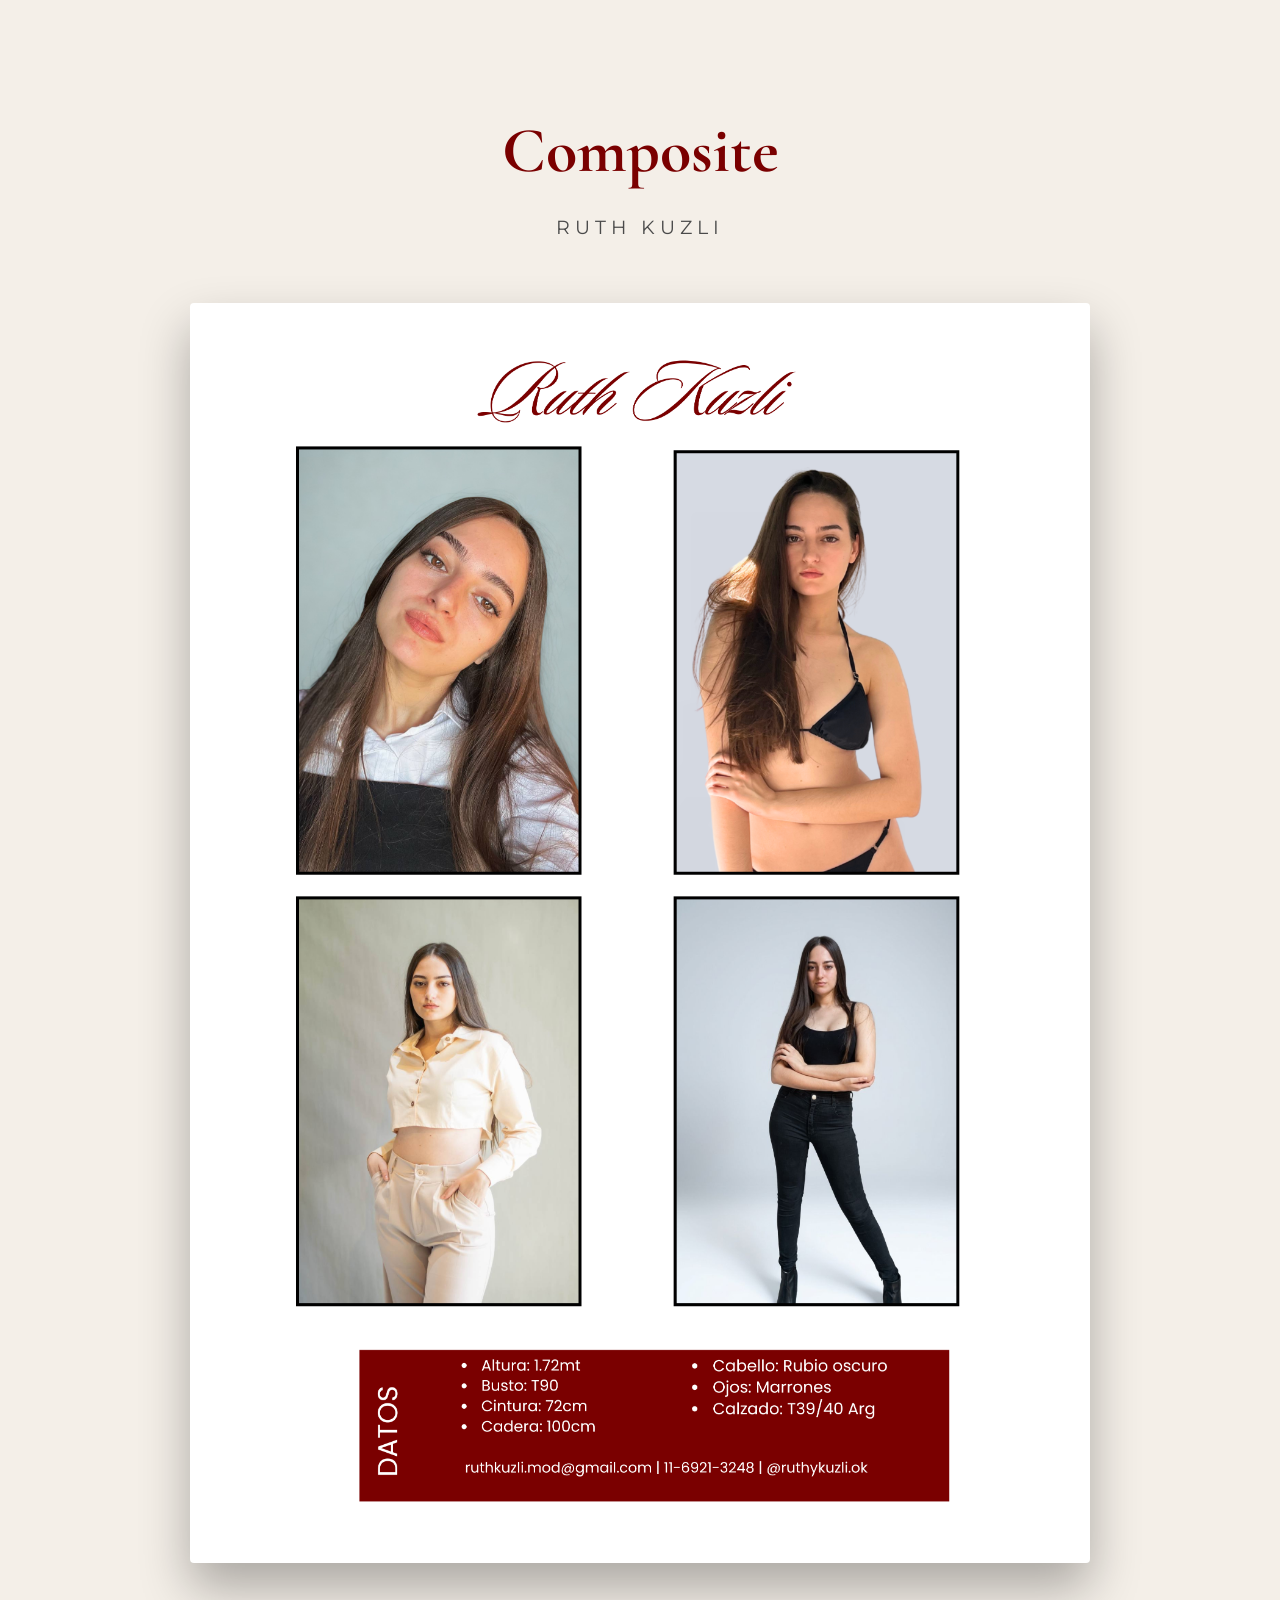
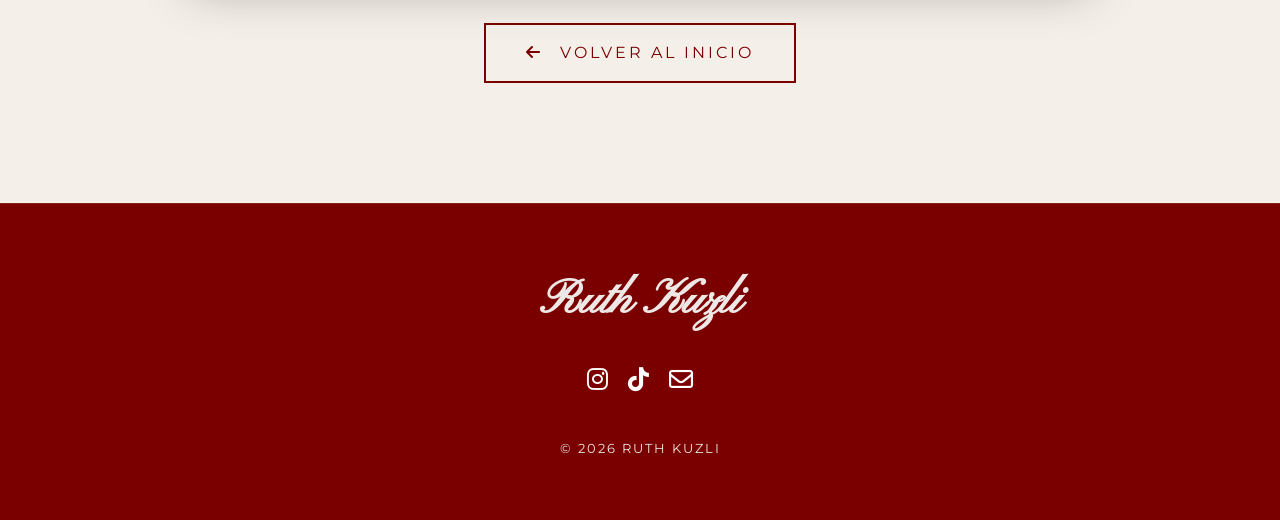
==== composite.html @ ac96c3a5 "Deploy inicial portafolio editorial" ====
<!DOCTYPE html>
<html lang="es">
<head>
    <meta charset="UTF-8">
    <meta name="viewport" content="width=device-width, initial-scale=1.0">
    <title>Composite - Ruth Kuzli</title>
    <!-- Google Fonts -->
    <link href="https://fonts.googleapis.com/css2?family=Cormorant+Garamond:ital,wght@0,300;0,400;0,600;1,400&family=Montserrat:wght@300;400;600&family=Pinyon+Script&display=swap" rel="stylesheet">
    <!-- FontAwesome -->
    <link rel="stylesheet" href="https://cdnjs.cloudflare.com/ajax/libs/font-awesome/6.4.0/css/all.min.css">
    <!-- Base CSS -->
    <link rel="stylesheet" href="portfolio.css">
    <style>
        body {
            background-color: var(--bg-color, #f4efe8);
            margin: 0;
            padding: 0;
            display: flex;
            flex-direction: column;
            min-height: 100vh;
        }
        .composite-section {
            flex: 1;
            padding: 100px 5%;
            text-align: center;
        }
        .composite-title {
            font-family: 'Cormorant Garamond', serif;
            font-size: 4rem;
            color: var(--primary-color, #7a0000);
            margin-bottom: 10px;
        }
        .composite-subtitle {
            font-family: 'Montserrat', sans-serif;
            font-size: 1.2rem;
            letter-spacing: 5px;
            text-transform: uppercase;
            color: #4a4a4a;
            margin-bottom: 60px;
        }
        .composite-image-container {
            max-width: 900px;
            margin: 0 auto;
            box-shadow: 0 25px 50px rgba(0,0,0,0.3);
            border-radius: 4px;
            overflow: hidden;
            background-color: #ffffff;
            padding: 20px;
        }
        .composite-image-container img {
            width: 100%;
            height: auto;
            display: block;
        }
        .back-btn-container {
            margin-top: 60px;
            margin-bottom: 20px;
        }
        .back-btn {
            display: inline-block;
            background-color: transparent;
            color: var(--primary-color, #7a0000);
            border: 2px solid var(--primary-color, #7a0000);
            padding: 15px 40px;
            font-family: 'Montserrat', sans-serif;
            font-size: 1rem;
            letter-spacing: 3px;
            text-decoration: none;
            transition: all 0.3s ease;
            text-transform: uppercase;
        }
        .back-btn:hover {
            background-color: var(--primary-color, #7a0000);
            color: #ffffff;
        }
        /* Mobile adjustment */
        @media (max-width: 768px) {
            .composite-section { padding-top: 50px; }
            .composite-title { font-size: 3rem; }
            .composite-image-container { padding: 10px; }
        }
    </style>
</head>
<body>

    <section class="composite-section">
        <h1 class="composite-title">Composite</h1>
        <p class="composite-subtitle">Ruth Kuzli</p>
        
        <div class="composite-image-container">
            <img src="assets/Composite - Ruth Kuzli - modelo.png" alt="Composite Ruth Kuzli">
        </div>

        <div class="back-btn-container">
            <a href="index.html" class="back-btn">
                <i class="fa-solid fa-arrow-left" style="margin-right: 10px;"></i>
                VOLVER AL INICIO
            </a>
        </div>
    </section>

    <!-- Footer -->
    <footer>
        <div class="footer-content">
            <h2 class="footer-logo">Ruth Kuzli</h2>
            <div class="footer-socials">
                <a href="https://instagram.com/ruthykuzli.ok" class="social-link" target="_blank"><i class="fa-brands fa-instagram"></i></a>
                <a href="https://tiktok.com/@ruthykuzli.ok" class="social-link" target="_blank"><i class="fa-brands fa-tiktok"></i></a>
                <a href="mailto:ruthkuzli.mod@gmail.com" class="social-link"><i class="fa-regular fa-envelope"></i></a>
            </div>
            <p style="font-family: 'Montserrat', sans-serif; font-size: 0.8rem; letter-spacing: 2px; margin-top: 20px; color: #ede7e5;">&copy; 2026 RUTH KUZLI</p>
        </div>
    </footer>

</body>
</html>
---- portfolio.css ----
:root {
    --primary-color: #7a0000;
    --primary-light: #9c1b1b;
    --bg-color: #f4efe8; /* Warm beige like inspiration */
    --text-color: #2b2b2b;
    --box-bg: #7a0000;
    --box-text: #f4efe8;
}

* {
    margin: 0;
    padding: 0;
    box-sizing: border-box;
}

body {
    background-color: var(--bg-color);
    font-family: 'Montserrat', sans-serif;
    color: var(--text-color);
    line-height: 1.6;
    overflow-x: hidden;
}

/* Typography styles */
.accent-text {
    font-family: 'Pinyon Script', cursive;
    color: var(--primary-color);
    font-size: 2.8rem;
    line-height: 1;
    transform: rotate(-3deg);
    margin-bottom: -10px;
}

.typewriter-text {
    font-family: 'Courier New', Courier, monospace;
    font-size: 0.85rem;
    letter-spacing: 1px;
    text-transform: uppercase;
    line-height: 1.8;
}

/* Navbar */
.navbar {
    display: flex;
    justify-content: space-between;
    align-items: center;
    padding: 30px 5%;
    background-color: transparent;
    border-bottom: 1px solid rgba(122, 0, 0, 0.1);
}

.nav-brand {
    font-family: 'Cormorant Garamond', serif;
    font-size: 2rem;
    color: var(--text-color);
    text-decoration: none;
    letter-spacing: 2px;
}

.nav-links {
    display: flex;
    gap: 30px;
}

.nav-links a {
    text-decoration: none;
    color: var(--text-color);
    font-size: 0.75rem;
    letter-spacing: 2px;
    text-transform: uppercase;
    transition: color 0.3s;
}

.nav-links a:hover {
    color: var(--primary-color);
}

.btn-primary {
    background-color: var(--primary-color);
    color: var(--box-text);
    text-decoration: none;
    padding: 12px 30px;
    border-radius: 30px;
    font-size: 0.75rem;
    letter-spacing: 2px;
    text-transform: uppercase;
    transition: background 0.3s;
    display: inline-block;
}

.btn-primary:hover {
    background-color: var(--primary-light);
}

.btn-dark {
    background-color: var(--text-color);
    margin-top: 20px;
}

.btn-dark:hover {
    background-color: #000;
}

/* Hero Section */
.hero-section {
    padding: 40px 5% 80px;
    text-align: center;
    position: relative;
}

.hero-title {
    font-family: 'Cormorant Garamond', serif;
    font-size: clamp(4rem, 10vw, 8rem);
    color: var(--primary-color);
    font-weight: 400;
    line-height: 0.9;
    letter-spacing: 2px;
    margin-bottom: -40px; /* Overlap with image */
    position: relative;
    z-index: 2;
    text-transform: uppercase;
}

.hero-title em {
    font-family: 'Pinyon Script', cursive;
    text-transform: lowercase;
    font-size: clamp(3rem, 7vw, 6rem);
    letter-spacing: 0;
}

.hero-image-wrapper {
    position: relative;
    max-width: 800px;
    margin: 0 auto;
    z-index: 1;
}

.hero-image {
    width: 65%;
    height: auto;
    border-radius: 4px;
    object-fit: cover;
    box-shadow: 0 20px 40px rgba(0,0,0,0.1);
}

.hero-text-left, .hero-text-right {
    position: absolute;
    top: 50%;
    transform: translateY(-50%);
    font-size: 0.7rem;
    letter-spacing: 2px;
    text-transform: uppercase;
    text-align: left;
    max-width: 200px;
}

.hero-text-left {
    left: 0;
}

.hero-text-right {
    right: 0;
    text-align: right;
}

.decorative-arrow {
    width: 40px;
    height: 40px;
    margin-top: 10px;
    color: var(--text-color);
}

.hero-btn {
    margin-top: 40px;
}

/* About Section */
.about-section {
    background-color: #fdfbf7;
    padding: 100px 5%;
}

.about-container {
    max-width: 1200px;
    margin: 0 auto;
    display: flex;
    gap: 80px;
    align-items: center;
}

.about-left {
    flex: 1;
}

.about-title {
    font-family: 'Cormorant Garamond', serif;
    font-size: 2.8rem;
    font-weight: 400;
    line-height: 1.1;
    color: var(--text-color);
    margin-bottom: 40px;
    margin-top: 20px;
}

.about-text-columns {
    display: grid;
    grid-template-columns: 1fr 1fr;
    gap: 30px;
    font-size: 0.9rem;
}

.about-right {
    flex: 1;
    position: relative;
}

.about-img-main {
    width: 100%;
    height: 600px;
    object-fit: cover;
}

.polaroid-wrapper {
    position: absolute;
    top: -40px;
    right: -40px;
    background: white;
    padding: 10px 10px 40px 10px;
    box-shadow: 0 15px 35px rgba(0,0,0,0.15);
    transform: rotate(4deg);
    width: 200px;
}

.about-img-polaroid {
    width: 100%;
    height: auto;
}

.tape {
    position: absolute;
    top: -10px;
    left: 50%;
    transform: translateX(-50%) rotate(-2deg);
    width: 80px;
    height: 25px;
    background-color: rgba(255, 255, 255, 0.6);
    box-shadow: 0 1px 3px rgba(0,0,0,0.1);
}

/* Marquee */
.marquee-container {
    padding: 40px 0;
    background-color: var(--bg-color);
    overflow: hidden;
    white-space: nowrap;
    border-bottom: 1px solid rgba(122,0,0,0.1);
}

.marquee-text {
    display: inline-block;
    padding-left: 100%;
    font-family: 'Cormorant Garamond', serif;
    font-size: 4rem;
    letter-spacing: 4px;
    color: var(--text-color);
    animation: marquee 20s linear infinite;
}

@keyframes marquee {
    0%   { transform: translate(0, 0); }
    100% { transform: translate(-100%, 0); }
}

/* Editorial Stats Section */
.stats-editorial-section {
    background-color: var(--box-bg);
    color: var(--box-text);
    padding: 100px 5%;
    position: relative;
    overflow: hidden;
}

.stats-editorial-container {
    max-width: 1100px;
    margin: 0 auto;
    display: flex;
    justify-content: space-between;
    align-items: center;
    gap: 40px;
}

.stats-col {
    flex: 1;
    display: flex;
    flex-direction: column;
    gap: 70px;
    position: relative;
}

.stats-left {
    text-align: right;
}

.stats-right {
    text-align: left;
}

.stat-block h3 {
    font-family: 'Cormorant Garamond', serif;
    font-size: 2.2rem;
    font-weight: 400;
    margin-bottom: 12px;
    letter-spacing: 3px;
    position: relative;
    display: inline-block;
}

.stat-block p {
    font-size: 0.95rem;
    line-height: 1.8;
    opacity: 0.95;
    font-weight: 500;
}

.stats-center-img {
    flex: 1;
    display: flex;
    justify-content: center;
    position: relative;
    width: 100%;
    max-width: 320px;
}

.oval-frame {
    width: 100%;
    aspect-ratio: 1 / 1.5;
    border-radius: 180px;
    padding: 12px;
    border: 1px solid rgba(255,255,255,0.3);
}

.oval-frame img {
    width: 100%;
    height: 100%;
    object-fit: cover;
    border-radius: 180px;
}

.sparkles {
    position: absolute;
    font-size: 1.5rem;
    color: var(--box-text);
    opacity: 0.6;
}

.left-sparkles {
    bottom: -30px;
    right: 20%;
}

.right-sparkles {
    top: -30px;
    left: 20%;
}

/* Red Polaroids Section */
.red-polaroids-section {
    background-color: var(--primary-color);
    padding: 100px 5%;
    overflow: hidden;
}

.polaroids-grid {
    display: flex;
    justify-content: center;
    align-items: center;
    flex-wrap: wrap;
    gap: 40px;
    max-width: 1200px;
    margin: 0 auto;
}

.polaroid-card {
    background-color: #ffffff;
    padding: 15px 15px 65px 15px; /* Aspecto polaroid real */
    box-shadow: 0 15px 35px rgba(0,0,0,0.4);
    width: 250px;
    transition: transform 0.4s cubic-bezier(0.175, 0.885, 0.32, 1.275), box-shadow 0.4s ease;
    cursor: pointer;
    position: relative;
}

.polaroid-card img {
    width: 100%;
    height: auto;
    object-fit: cover;
    display: block;
    filter: brightness(0.95);
    transition: filter 0.4s ease;
}

/* Efecto de fotos tiradas sobre una mesa */
.card-1 { transform: rotate(-5deg) translateY(15px); }
.card-2 { transform: rotate(3deg) translateY(-10px); }
.card-3 { transform: rotate(-2deg) translateY(20px); }
.card-4 { transform: rotate(6deg) translateY(-5px); }

/* Hover Interactivo */
.polaroid-card:hover {
    transform: rotate(0deg) scale(1.1) translateY(-15px);
    box-shadow: 0 25px 50px rgba(0,0,0,0.6);
    z-index: 10;
}

.polaroid-card:hover img {
    filter: brightness(1.05);
}

@media (max-width: 900px) {
    .polaroids-grid { gap: 20px; }
    .polaroid-card { width: 45%; margin: 0 !important; transform: rotate(0) !important; }
}

@media (max-width: 500px) {
    .polaroid-card { width: 90%; }
}

/* Gallery Intro Polaroid */
.gallery-intro {
    text-align: center;
    padding: 80px 20px 40px;
    background-color: transparent;
    display: flex;
    flex-direction: column;
    align-items: center;
}

.intro-title {
    font-size: clamp(4rem, 10vw, 6.5rem);
    color: var(--primary-color);
    margin-bottom: -60px; /* Hace que el texto pise la foto */
    display: inline-block;
    position: relative;
    z-index: 10;
    text-shadow: 2px 2px 10px rgba(255,255,255,0.8);
}

.gallery-intro-image {
    max-width: 600px;
    width: 100%;
    margin: 0 auto;
    position: relative;
    padding: 15px 15px 60px 15px;
    background-color: #ffffff;
    box-shadow: 0 15px 35px rgba(0,0,0,0.06);
    transform: rotate(1.5deg);
    transition: transform 0.4s ease;
}

.gallery-intro-image:hover {
    transform: rotate(0deg);
}

.gallery-intro-image img {
    width: 100%;
    height: auto;
    display: block;
}

/* Folder Gallery Section */
.folder-gallery-section {
    background-color: var(--bg-color);
    padding: 20px 5% 100px;
}

.folder-tabs-container {
    max-width: 1200px;
    margin: 0 auto;
}

.folder-tabs {
    display: flex;
    gap: 8px;
    margin-bottom: -1px; 
    position: relative;
    z-index: 10;
    overflow-x: auto; /* Scrollable on mobile */
    scrollbar-width: none; /* Hide scrollbar for clean look */
}
.folder-tabs::-webkit-scrollbar { display: none; }

.folder-tab {
    padding: 18px 35px;
    border-radius: 12px 12px 0 0;
    font-family: 'Cormorant Garamond', serif;
    font-size: 1.15rem;
    font-weight: 600;
    cursor: pointer;
    transition: all 0.3s ease;
    text-transform: uppercase;
    letter-spacing: 2px;
    white-space: nowrap;
    border-bottom: none;
}

/* Solapas Impares (1 y 3) - Rojas */
.folder-tab:nth-child(odd) {
    background-color: var(--primary-color);
    color: #ffffff;
    border: 1px solid var(--primary-color);
    border-bottom: none;
}
.folder-tab:nth-child(odd):hover {
    background-color: #5a0000; /* Rojo un poco más oscuro al pasar el ratón */
}

/* Solapa Par (2) - Blanca/Gris claro */
.folder-tab:nth-child(even) {
    background-color: #ede7e5;
    color: var(--primary-color);
    border: 1px solid rgba(122,0,0,0.1);
    border-bottom: none;
}
.folder-tab:nth-child(even):hover {
    background-color: #f4efed;
}

/* Estado Activo: Siempre blanco para fundirse con la carpeta abierta */
/* Alternating Dual Layouts */
.folder-content-area {
    background-color: transparent;
    border: none;
    box-shadow: none;
    padding: 0;
    overflow: hidden;
    border-radius: 0 0 12px 12px;
}

/* Tab Active States: the first section is white, so tab active should be white to connect seamlessly */
.folder-tab.active,
.folder-tab:nth-child(odd).active,
.folder-tab:nth-child(even).active {
    background-color: #ffffff;
    color: var(--primary-color);
    border: 1px solid rgba(122,0,0,0.15);
    border-bottom: 2px solid #ffffff; 
}

/* Sections */
.pasada-section {
    padding: 80px 5%;
    position: relative;
    border-bottom: none;
    margin-bottom: 0;
}
.pasada-white {
    background-color: #ffffff;
    color: var(--primary-color);
}
.pasada-red {
    background-color: var(--primary-color);
    color: #ffffff;
}

/* Titles */
.pasada-title { text-align: center; margin-bottom: 60px; }
.pasada-brand {
    display: inline-block;
    font-family: 'Montserrat', sans-serif;
    font-size: 2rem;
    letter-spacing: 8px;
    text-transform: uppercase;
}
.pasada-white .pasada-brand { color: var(--primary-color); }
.pasada-red .pasada-brand { color: #ffffff; }

/* Split Container */
.pasada-split {
    display: flex;
    align-items: center;
    justify-content: space-evenly;
    gap: 40px;
    max-width: 1200px;
    margin: 0 auto;
}

/* Columns */
.pasada-side-video {
    flex: 1;
    display: flex;
    flex-direction: column;
    gap: 40px;
    align-items: center;
    max-width: 500px;
}
.pasada-side-photos {
    flex: 1;
    position: relative;
    display: flex;
    justify-content: center;
    align-items: center;
    min-height: 750px;
}

/* Videos */
.vid-wrapper {
    position: relative;
    width: 100%;
}
.gallery-vid {
    width: 100%;
    height: auto;
    border-radius: 4px;
    display: block;
    box-shadow: 0 15px 40px rgba(0,0,0,0.4);
}
.pasada-white .gallery-vid {
    border: 8px solid var(--primary-color); /* Marco rojo no tan grueso */
}
.pasada-red .gallery-vid {
    border: 8px solid #ffffff; /* Same border for red background */
}
.vid-hint {
    position: absolute;
    top: -20px;
    left: -20px;
    font-family: 'Pinyon Script', cursive;
    font-size: 2.8rem;
    padding: 5px 20px;
    border-radius: 4px;
    z-index: 10;
    pointer-events: none;
    transform: rotate(-10deg);
    box-shadow: 2px 5px 15px rgba(0,0,0,0.3);
}
.pasada-white .vid-hint { color: #ffffff; background-color: var(--primary-color); }
.pasada-red .vid-hint { color: var(--primary-color); background-color: #ffffff; }

/* Collage Logic */
.collage-item {
    position: absolute;
    height: auto;
    width: 290px;
    transition: transform 0.4s ease, z-index 0s;
    cursor: pointer;
}
.collage-item:hover {
    transform: rotate(0) scale(1.1) !important;
    z-index: 50 !important;
}
.collage-item img {
    width: 100%;
    height: auto;
    display: block;
    box-shadow: 0 15px 30px rgba(0,0,0,0.4);
    border-radius: 4px;
}
/* White Section Borders */
.pasada-white .collage-item:nth-child(odd) img { border: 8px solid #f4efe8; border-bottom-width: 30px; }
.pasada-white .collage-item:nth-child(even) img { border: 8px solid var(--text-light); }
/* Red Section Borders */
.pasada-red .collage-item:nth-child(odd) img { border: 10px solid #ede7e5; border-bottom-width: 35px; }
.pasada-red .collage-item:nth-child(even) img { border: 10px solid #ffffff; }

/* Positional Logic */
.collage-item:nth-child(1) { transform: rotate(-8deg) translate(-140px, -110px); z-index: 3; }
.collage-item:nth-child(2) { transform: rotate(6deg) translate(130px, 30px); z-index: 2; width: 310px;}
.collage-item:nth-child(3) { transform: rotate(-5deg) translate(-110px, 150px); z-index: 4; }
.collage-item:nth-child(4) { transform: rotate(8deg) translate(120px, -180px); z-index: 1; }

@media (max-width: 900px) {
    .pasada-split { flex-direction: column !important; }
    .collage-item { position: relative; transform: none !important; width: 100%; max-width: 350px; margin-bottom: 20px;}
    .pasada-side-photos { flex-direction: column; min-height: auto; padding-top: 40px;}
}

/* UGC Tab Section */
.ugc-section {
    background-color: var(--primary-color);
    padding: 60px 5% 100px 5%;
    border-radius: 0 0 12px 12px; /* Matches folder container */
    min-height: 80vh;
}

.ugc-header {
    text-align: left;
    margin-bottom: 60px;
}

.ugc-title {
    font-family: 'Pinyon Script', cursive;
    font-size: 5rem;
    color: #ffffff;
    margin: 0;
    line-height: 1.1;
    text-shadow: 2px 5px 15px rgba(0,0,0,0.3);
}

.ugc-grid {
    display: flex;
    flex-wrap: wrap;
    gap: 40px;
    justify-content: center;
}

/* Smartphone Wrapper */
.phone-item {
    display: flex;
    flex-direction: column;
    align-items: center;
    gap: 15px;
}

.phone-frame {
    width: 300px;
    height: 600px;
    background-color: #ffffff;
    border-radius: 40px;
    padding: 12px;
    box-shadow: 0 25px 45px rgba(0,0,0,0.5), inset 0 0 15px rgba(0,0,0,0.1);
    position: relative;
    transition: transform 0.3s ease;
}

.phone-frame:hover {
    transform: translateY(-5px);
}

.phone-notch {
    position: absolute;
    top: 0;
    left: 50%;
    transform: translateX(-50%);
    width: 120px;
    height: 25px;
    background-color: #ffffff;
    border-radius: 0 0 16px 16px;
    z-index: 10;
}

.phone-screen {
    width: 100%;
    height: 100%;
    background-color: #000;
    border-radius: 28px;
    overflow: hidden;
    position: relative;
}

.phone-screen video {
    width: 100%;
    height: 100%;
    object-fit: cover;
    display: block;
}

/* Label under phone */
.phone-label {
    font-family: 'Montserrat', sans-serif;
    font-size: 0.8rem;
    letter-spacing: 3px;
    text-transform: uppercase;
    color: #ede7e5;
}

@media (max-width: 768px) {
    .ugc-title { font-size: 4rem; text-align: center; }
    .phone-frame { width: 260px; height: 520px; }
}

.social-link {
    color: #ffffff;
    font-size: 1.5rem;
    transition: color 0.3s ease, transform 0.3s ease;
}

.social-link:hover {
    color: #ede7e5;
    transform: translateY(-3px);
}

/* Footer */
footer {
    background-color: var(--primary-color);
    color: #ffffff;
    padding: 60px 5%;
    text-align: center;
    border-top: 1px solid rgba(255,255,255,0.1);
}

.footer-content {
    display: flex;
    flex-direction: column;
    align-items: center;
    gap: 20px;
}

.footer-logo {
    font-family: 'Pinyon Script', cursive;
    font-size: 3rem;
    color: #ede7e5; /* Beige text instead of primary color since background is primary */
    margin: 0;
}

.footer-socials {
    display: flex;
    gap: 20px;
}

/* E-Commerce Magazine Gallery */
.ecommerce-gallery {
    display: grid;
    grid-template-columns: repeat(4, 1fr);
    grid-auto-rows: 250px;
    grid-auto-flow: dense;
    gap: 15px;
    padding: 40px 20px;
}

.eco-item {
    width: 100%;
    height: 100%;
    overflow: hidden;
    position: relative;
    border-radius: 2px;
}

.eco-item img, .eco-item video {
    width: 100%;
    height: 100%;
    object-fit: cover;
    transition: transform 0.6s cubic-bezier(0.165, 0.84, 0.44, 1);
    display: block;
}

.eco-item img:hover {
    transform: scale(1.05);
}

.eco-item video {
    box-shadow: inset 0 0 20px rgba(0,0,0,0.5);
}

/* Videos look like editorial video inserts */
.eco-video-hint {
    position: absolute;
    top: 10px;
    left: 10px;
    background-color: rgba(255,255,255,0.9);
    color: var(--primary-color);
    padding: 5px 15px;
    font-family: 'Pinyon Script', cursive;
    font-size: 1.5rem;
    z-index: 10;
    pointer-events: none;
    border-radius: 2px;
}

/* Creative Spans */
.eco-span-row-2 { grid-row: span 2; }
.eco-span-col-2 { grid-column: span 2; }
.eco-span-2x2 { grid-row: span 2; grid-column: span 2; }

@media (max-width: 900px) {
    .ecommerce-gallery { grid-template-columns: repeat(2, 1fr); }
}
@media (max-width: 500px) {
    .ecommerce-gallery { grid-template-columns: 1fr; }
    .eco-span-col-2, .eco-span-2x2 { grid-column: span 1; }
}

.footer {
    background-color: var(--primary-color);
    color: var(--box-text);
    padding: 80px 5% 40px;
    text-align: center;
}

.footer-title {
    font-family: 'Cormorant Garamond', serif;
    font-size: 3.5rem;
    font-weight: 400;
    margin-bottom: 40px;
}

.footer .btn-primary {
    background-color: var(--bg-color);
    color: var(--primary-color);
    margin-bottom: 60px;
}

.footer-bottom {
    display: flex;
    justify-content: space-between;
    align-items: center;
    border-top: 1px solid rgba(255,255,255,0.2);
    padding-top: 20px;
    font-size: 0.8rem;
    letter-spacing: 2px;
}

.socials a {
    color: var(--box-text);
    margin-left: 20px;
    font-size: 1.2rem;
    text-decoration: none;
}

/* Responsive */
@media (max-width: 900px) {
    .about-container { flex-direction: column; }
    .about-text-columns { grid-template-columns: 1fr; }
    .hero-text-left, .hero-text-right { display: none; }
    .hero-image { width: 90%; }
    .polaroid-wrapper { width: 150px; right: 0; }
}

@media (max-width: 600px) {
    .nav-links, .small-btn { display: none; }
    .navbar { justify-content: center; }
    .values-grid { grid-template-columns: 1fr; }
    .item-large, .item-wide { grid-column: span 1; }
    .hero-title { font-size: 2.5rem; }
    .hero-title em { font-size: 2rem; }
}
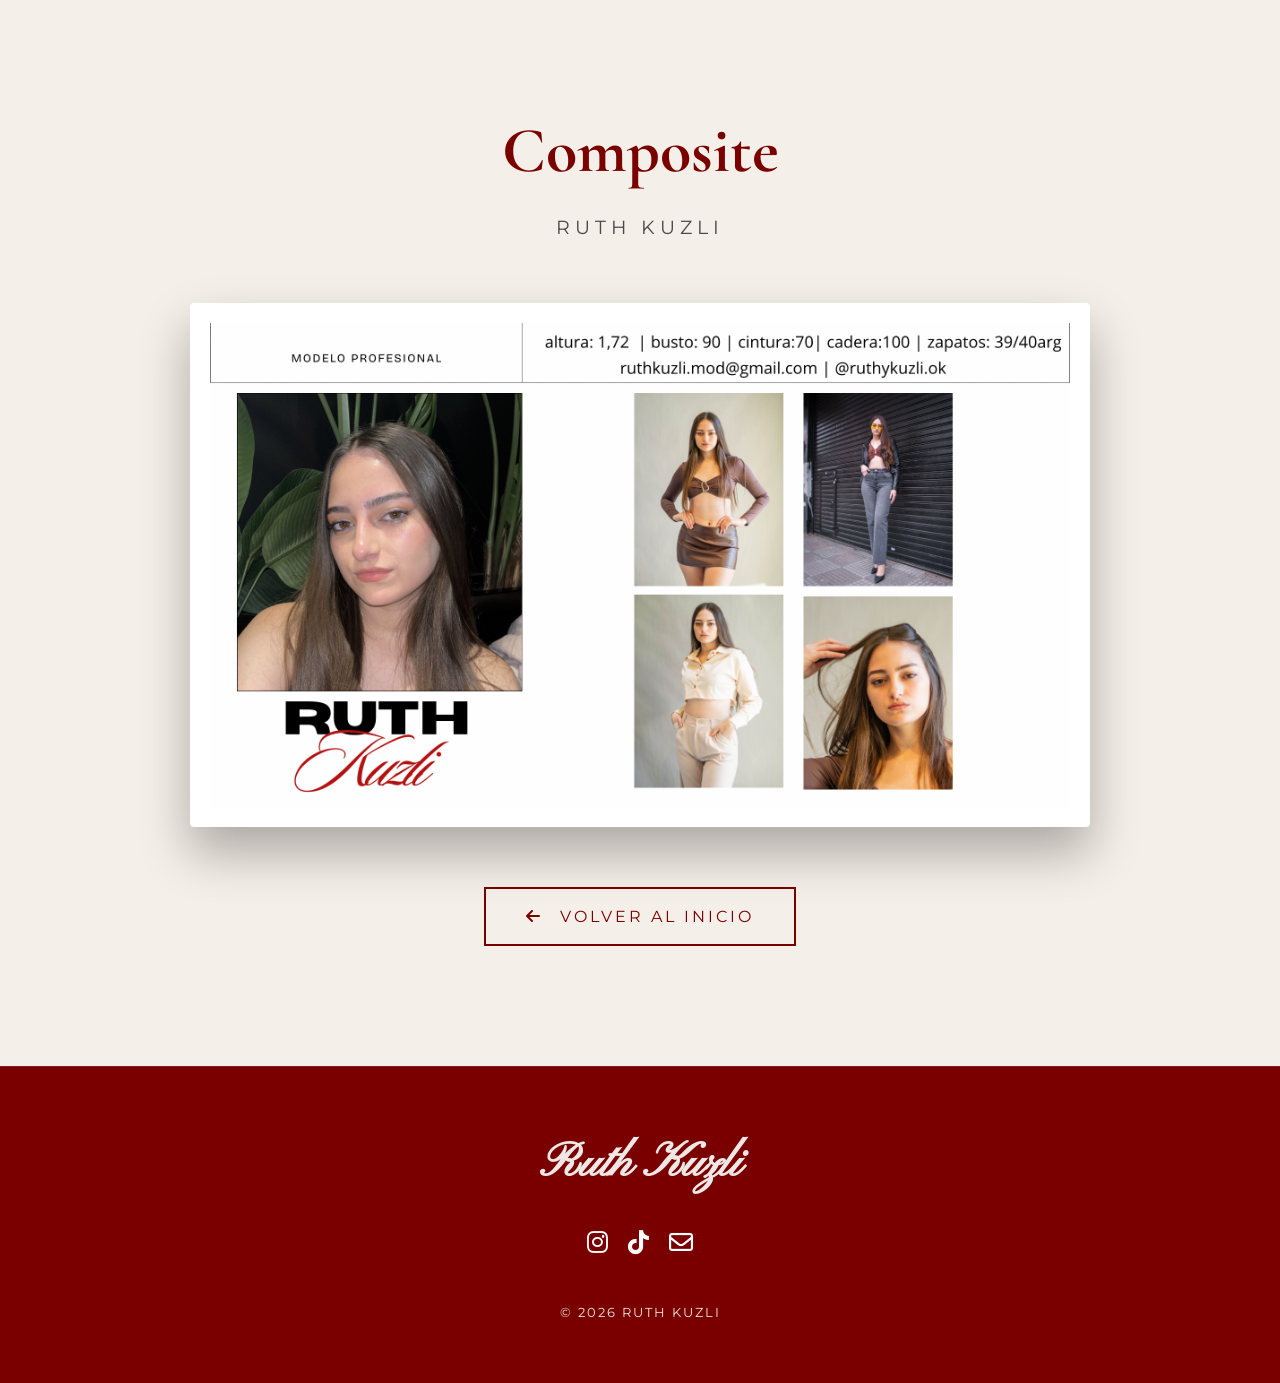
==== commit a03cdfc8: "Actualizar imagen del Composite a assets/COMPOSITE/COMPOSITE.png y agregar enlace en navegacion" ====
--- a/composite.html
+++ b/composite.html
@@ -88,7 +88,7 @@
         <p class="composite-subtitle">Ruth Kuzli</p>
         
         <div class="composite-image-container">
-            <img src="assets/Composite - Ruth Kuzli - modelo.png" alt="Composite Ruth Kuzli">
+            <img src="assets/COMPOSITE/COMPOSITE.png" alt="Composite Ruth Kuzli">
         </div>
 
         <div class="back-btn-container">
--- a/portfolio.css
+++ b/portfolio.css
@@ -103,19 +103,19 @@
 
 /* Hero Section */
 .hero-section {
-    padding: 40px 5% 80px;
+    padding: 30px 5% 60px;
     text-align: center;
     position: relative;
 }
 
 .hero-title {
     font-family: 'Cormorant Garamond', serif;
-    font-size: clamp(4rem, 10vw, 8rem);
+    font-size: clamp(3rem, 7vw, 5.5rem);
     color: var(--primary-color);
     font-weight: 400;
-    line-height: 0.9;
+    line-height: 0.95;
     letter-spacing: 2px;
-    margin-bottom: -40px; /* Overlap with image */
+    margin-bottom: -20px;
     position: relative;
     z-index: 2;
     text-transform: uppercase;
@@ -124,23 +124,24 @@
 .hero-title em {
     font-family: 'Pinyon Script', cursive;
     text-transform: lowercase;
-    font-size: clamp(3rem, 7vw, 6rem);
+    font-size: clamp(2.2rem, 5.5vw, 4rem);
     letter-spacing: 0;
 }
 
 .hero-image-wrapper {
     position: relative;
-    max-width: 800px;
+    max-width: 650px;
     margin: 0 auto;
     z-index: 1;
 }
 
 .hero-image {
-    width: 65%;
+    width: 48%;
+    max-width: 380px;
     height: auto;
     border-radius: 4px;
     object-fit: cover;
-    box-shadow: 0 20px 40px rgba(0,0,0,0.1);
+    box-shadow: 0 15px 35px rgba(0,0,0,0.1);
 }
 
 .hero-text-left, .hero-text-right {
@@ -222,13 +223,23 @@
 
 .polaroid-wrapper {
     position: absolute;
-    top: -40px;
-    right: -40px;
+    top: -20px;
+    right: -70px;
     background: white;
     padding: 10px 10px 40px 10px;
     box-shadow: 0 15px 35px rgba(0,0,0,0.15);
-    transform: rotate(4deg);
-    width: 200px;
+    transform: rotate(10deg);
+    width: 170px;
+    z-index: 5;
+}
+
+@media (max-width: 768px) {
+    .polaroid-wrapper {
+        width: 90px;
+        top: -15px;
+        right: -5px;
+        padding: 4px 4px 20px 4px;
+    }
 }
 
 .about-img-polaroid {
@@ -266,6 +277,16 @@
     animation: marquee 20s linear infinite;
 }
 
+@media (max-width: 768px) {
+    .marquee-container {
+        padding: 20px 0;
+    }
+    .marquee-text {
+        font-size: 2.2rem;
+        letter-spacing: 2px;
+    }
+}
+
 @keyframes marquee {
     0%   { transform: translate(0, 0); }
     100% { transform: translate(-100%, 0); }
@@ -361,6 +382,23 @@
 .right-sparkles {
     top: -30px;
     left: 20%;
+}
+
+@media (max-width: 900px) {
+    .stats-editorial-container {
+        flex-direction: column;
+        gap: 50px;
+    }
+    .stats-left, .stats-right {
+        text-align: center;
+    }
+    .stats-col {
+        gap: 40px;
+    }
+    .stats-center-img {
+        order: -1;
+        margin-bottom: 30px;
+    }
 }
 
 /* Red Polaroids Section */
@@ -417,8 +455,8 @@
 }
 
 @media (max-width: 900px) {
-    .polaroids-grid { gap: 20px; }
-    .polaroid-card { width: 45%; margin: 0 !important; transform: rotate(0) !important; }
+    .polaroids-grid { gap: 15px; }
+    .polaroid-card { width: 38%; padding: 10px 10px 45px 10px; margin: 0 !important; transform: rotate(0) !important; }
 }
 
 @media (max-width: 500px) {
@@ -428,7 +466,7 @@
 /* Gallery Intro Polaroid */
 .gallery-intro {
     text-align: center;
-    padding: 80px 20px 40px;
+    padding: 60px 20px 30px;
     background-color: transparent;
     display: flex;
     flex-direction: column;
@@ -436,29 +474,29 @@
 }
 
 .intro-title {
-    font-size: clamp(4rem, 10vw, 6.5rem);
+    font-size: clamp(3.5rem, 8vw, 5.5rem);
     color: var(--primary-color);
-    margin-bottom: -60px; /* Hace que el texto pise la foto */
+    margin-bottom: 20px;
     display: inline-block;
     position: relative;
     z-index: 10;
-    text-shadow: 2px 2px 10px rgba(255,255,255,0.8);
+    text-shadow: none;
 }
 
 .gallery-intro-image {
-    max-width: 600px;
-    width: 100%;
-    margin: 0 auto;
-    position: relative;
-    padding: 15px 15px 60px 15px;
+    max-width: 280px;
+    width: 90%;
+    margin: 0 auto 25px auto;
+    position: relative;
+    padding: 10px 10px 40px 10px;
     background-color: #ffffff;
-    box-shadow: 0 15px 35px rgba(0,0,0,0.06);
-    transform: rotate(1.5deg);
+    box-shadow: 0 12px 30px rgba(0,0,0,0.08);
+    transform: rotate(1deg);
     transition: transform 0.4s ease;
 }
 
 .gallery-intro-image:hover {
-    transform: rotate(0deg);
+    transform: rotate(0deg) scale(1.02);
 }
 
 .gallery-intro-image img {
@@ -467,83 +505,405 @@
     display: block;
 }
 
-/* Folder Gallery Section */
-.folder-gallery-section {
+.red-horizontal-line {
+    width: 90%;
+    max-width: 750px;
+    height: 6px;
+    background: linear-gradient(90deg, transparent, var(--primary-color) 15%, var(--primary-color) 85%, transparent);
+    border-radius: 3px;
+    margin-top: 15px;
+    box-shadow: 0 2px 6px rgba(122,0,0,0.25);
+}
+
+/* Editorial Gallery Section - Masonry & Lightbox */
+.editorial-gallery-section {
     background-color: var(--bg-color);
-    padding: 20px 5% 100px;
-}
-
-.folder-tabs-container {
-    max-width: 1200px;
+    padding: 40px 4% 100px;
+}
+
+.editorial-tabs-container {
+    max-width: 1300px;
     margin: 0 auto;
 }
 
-.folder-tabs {
-    display: flex;
-    gap: 8px;
-    margin-bottom: -1px; 
-    position: relative;
-    z-index: 10;
-    overflow-x: auto; /* Scrollable on mobile */
-    scrollbar-width: none; /* Hide scrollbar for clean look */
-}
-.folder-tabs::-webkit-scrollbar { display: none; }
-
-.folder-tab {
-    padding: 18px 35px;
-    border-radius: 12px 12px 0 0;
+/* Category Filter Navigation (Montserrat Font) */
+.portfolio-filters {
+    display: flex;
+    justify-content: center;
+    align-items: center;
+    gap: 30px;
+    margin-bottom: 30px;
+    flex-wrap: wrap;
+}
+
+.filter-btn {
+    background: transparent;
+    border: none;
+    font-family: 'Montserrat', sans-serif;
+    font-size: 0.95rem;
+    font-weight: 500;
+    letter-spacing: 4px;
+    text-transform: uppercase;
+    color: #2b2b2b;
+    padding: 8px 16px;
+    cursor: pointer;
+    position: relative;
+    transition: color 0.3s ease;
+}
+
+.filter-btn::after {
+    content: '';
+    position: absolute;
+    bottom: 0;
+    left: 50%;
+    width: 0;
+    height: 2px;
+    background-color: var(--primary-color);
+    transition: all 0.3s ease;
+}
+
+.filter-btn:hover {
+    color: var(--primary-color);
+}
+
+.filter-btn:hover::after,
+.filter-btn.active::after {
+    width: 80%;
+    left: 10%;
+}
+
+.filter-btn.active {
+    color: var(--primary-color);
+    font-weight: 600;
+}
+
+/* Runway Brands Bar */
+.runway-brands-bar {
+    background: rgba(122, 0, 0, 0.05);
+    border: 1px solid rgba(122, 0, 0, 0.15);
+    border-radius: 4px;
+    padding: 12px 20px;
+    margin-bottom: 40px;
+    text-align: center;
+    font-family: 'Montserrat', sans-serif;
+    font-size: 0.75rem;
+    letter-spacing: 2px;
+    color: #555;
+    line-height: 1.8;
+}
+
+.brands-bar-title {
+    font-weight: 700;
+    color: var(--primary-color);
+    margin-right: 8px;
+}
+
+/* Masonry Grid Layout */
+.masonry-portfolio-grid {
+    columns: 4;
+    column-gap: 14px;
+    width: 100%;
+}
+
+.masonry-item {
+    break-inside: avoid;
+    margin-bottom: 14px;
+    border-radius: 4px;
+    overflow: hidden;
+    position: relative;
+    cursor: pointer;
+    background-color: #e5dfd7;
+}
+
+.masonry-media {
+    position: relative;
+    width: 100%;
+    overflow: hidden;
+}
+
+.masonry-media img,
+.masonry-media video {
+    width: 100%;
+    height: auto;
+    display: block;
+    object-fit: cover;
+    transition: transform 0.6s cubic-bezier(0.165, 0.84, 0.44, 1), filter 0.4s ease;
+}
+
+.masonry-item:hover .masonry-media img,
+.masonry-item:hover .masonry-media video {
+    transform: scale(1.03);
+    filter: brightness(1.05);
+}
+
+/* Item Overlay on Hover */
+.item-overlay {
+    position: absolute;
+    top: 0;
+    left: 0;
+    width: 100%;
+    height: 100%;
+    background: rgba(43, 43, 43, 0.4);
+    display: flex;
+    align-items: center;
+    justify-content: center;
+    opacity: 0;
+    transition: opacity 0.3s ease;
+}
+
+.view-tag {
+    font-family: 'Montserrat', sans-serif;
+    font-size: 0.7rem;
+    font-weight: 600;
+    letter-spacing: 3px;
+    color: #ffffff;
+    background-color: var(--primary-color);
+    padding: 8px 16px;
+    border-radius: 2px;
+    text-transform: uppercase;
+    box-shadow: 0 4px 15px rgba(0,0,0,0.3);
+}
+
+.masonry-item:hover .item-overlay {
+    opacity: 1;
+}
+
+/* Fade-in Scroll Animation */
+.fade-in-item {
+    opacity: 0;
+    transform: translateY(25px);
+    transition: opacity 0.6s ease, transform 0.6s ease;
+}
+
+.fade-in-item.visible {
+    opacity: 1;
+    transform: translateY(0);
+}
+
+/* Visor Lightbox Modal */
+.lightbox-modal {
+    position: fixed;
+    top: 0;
+    left: 0;
+    width: 100vw;
+    height: 100vh;
+    z-index: 10000;
+    display: flex;
+    align-items: center;
+    justify-content: center;
+    opacity: 0;
+    pointer-events: none;
+    transition: opacity 0.35s ease;
+}
+
+.lightbox-modal.active {
+    opacity: 1;
+    pointer-events: auto;
+}
+
+.lightbox-backdrop {
+    position: absolute;
+    top: 0;
+    left: 0;
+    width: 100%;
+    height: 100%;
+    background: rgba(43, 43, 43, 0.95);
+    backdrop-filter: blur(14px);
+    -webkit-backdrop-filter: blur(14px);
+}
+
+.lightbox-close {
+    position: absolute;
+    top: 20px;
+    right: 25px;
+    background: transparent;
+    border: none;
+    color: #ffffff;
+    font-size: 2.8rem;
+    font-weight: 300;
+    cursor: pointer;
+    z-index: 10010;
+    transition: color 0.3s ease, transform 0.3s ease;
+    line-height: 1;
+}
+
+.lightbox-close:hover {
+    color: #9c1b1b;
+    transform: scale(1.15) rotate(90deg);
+}
+
+.lightbox-nav {
+    position: absolute;
+    top: 50%;
+    transform: translateY(-50%);
+    background: rgba(255, 255, 255, 0.08);
+    border: 1px solid rgba(255, 255, 255, 0.15);
+    color: #ffffff;
+    font-size: 1.8rem;
+    width: 50px;
+    height: 50px;
+    border-radius: 50%;
+    display: flex;
+    align-items: center;
+    justify-content: center;
+    cursor: pointer;
+    z-index: 10010;
+    transition: background 0.3s ease, color 0.3s ease;
+}
+
+.lightbox-nav:hover {
+    background: var(--primary-color);
+    border-color: var(--primary-color);
+    color: #ffffff;
+}
+
+.lightbox-prev { left: 25px; }
+.lightbox-next { right: 25px; }
+
+.lightbox-content-box {
+    position: relative;
+    z-index: 10005;
+    max-width: 90vw;
+    max-height: 90vh;
+    display: flex;
+    flex-direction: column;
+    align-items: center;
+    text-align: center;
+}
+
+.lightbox-media-wrapper {
+    max-width: 85vw;
+    max-height: 75vh;
+    display: flex;
+    justify-content: center;
+    align-items: center;
+    border-radius: 4px;
+    overflow: hidden;
+    box-shadow: 0 25px 60px rgba(0,0,0,0.7);
+}
+
+.lightbox-media-wrapper img,
+.lightbox-media-wrapper video {
+    max-width: 85vw;
+    max-height: 75vh;
+    width: auto;
+    height: auto;
+    object-fit: contain;
+    display: block;
+}
+
+.lightbox-info {
+    margin-top: 18px;
+    color: #ffffff;
+}
+
+.lightbox-title {
     font-family: 'Cormorant Garamond', serif;
-    font-size: 1.15rem;
-    font-weight: 600;
+    font-size: 2.2rem;
+    font-weight: 400;
+    letter-spacing: 2px;
+    margin-bottom: 4px;
+    color: #f4efe8;
+}
+
+.lightbox-credit {
+    font-family: 'Montserrat', sans-serif;
+    font-size: 0.8rem;
+    letter-spacing: 3px;
+    text-transform: uppercase;
+    color: #cccccc;
+    margin-bottom: 6px;
+}
+
+.lightbox-brand-tag {
+    font-family: 'Pinyon Script', cursive;
+    font-size: 1.5rem;
+    color: var(--primary-light);
+}
+
+/* Responsive Masonry Rules */
+@media (max-width: 1024px) {
+    .masonry-portfolio-grid { columns: 3; }
+}
+
+@media (max-width: 768px) {
+    .masonry-portfolio-grid { columns: 2; column-gap: 10px; }
+    .masonry-item { margin-bottom: 10px; }
+    .portfolio-filters { gap: 12px; }
+    .filter-btn { font-size: 0.8rem; padding: 6px 10px; letter-spacing: 2px; }
+    .lightbox-nav { display: none; } /* Use swipe/touch on mobile */
+    .lightbox-title { font-size: 1.6rem; }
+    .lightbox-credit { font-size: 0.7rem; }
+}
+
+@media (max-width: 480px) {
+    .masonry-portfolio-grid { columns: 2; column-gap: 8px; }
+    .masonry-item { margin-bottom: 8px; }
+}
+
+/* Back to tabs button inside galleries */
+.back-to-tabs-btn {
+    display: inline-block;
+    padding: 15px 40px;
+    background-color: var(--text-color);
+    color: #ffffff;
+    font-family: 'Montserrat', sans-serif;
+    font-size: 1rem;
+    letter-spacing: 3px;
+    text-transform: uppercase;
+    text-decoration: none;
+    border: none;
     cursor: pointer;
-    transition: all 0.3s ease;
-    text-transform: uppercase;
-    letter-spacing: 2px;
-    white-space: nowrap;
-    border-bottom: none;
-}
-
-/* Solapas Impares (1 y 3) - Rojas */
-.folder-tab:nth-child(odd) {
-    background-color: var(--primary-color);
-    color: #ffffff;
-    border: 1px solid var(--primary-color);
-    border-bottom: none;
-}
-.folder-tab:nth-child(odd):hover {
-    background-color: #5a0000; /* Rojo un poco más oscuro al pasar el ratón */
-}
-
-/* Solapa Par (2) - Blanca/Gris claro */
-.folder-tab:nth-child(even) {
-    background-color: #ede7e5;
-    color: var(--primary-color);
-    border: 1px solid rgba(122,0,0,0.1);
-    border-bottom: none;
-}
-.folder-tab:nth-child(even):hover {
-    background-color: #f4efed;
-}
-
-/* Estado Activo: Siempre blanco para fundirse con la carpeta abierta */
-/* Alternating Dual Layouts */
-.folder-content-area {
+    margin: 60px auto 20px;
+    border-radius: 4px;
+    transition: background-color 0.3s ease;
+}
+.back-to-tabs-btn:hover {
+    background-color: #000;
+}
+.back-tabs-container {
+    text-align: center;
+    width: 100%;
+}
+
+.editorial-content-area {
     background-color: transparent;
     border: none;
-    box-shadow: none;
     padding: 0;
-    overflow: hidden;
-    border-radius: 0 0 12px 12px;
-}
-
-/* Tab Active States: the first section is white, so tab active should be white to connect seamlessly */
-.folder-tab.active,
-.folder-tab:nth-child(odd).active,
-.folder-tab:nth-child(even).active {
-    background-color: #ffffff;
-    color: var(--primary-color);
-    border: 1px solid rgba(122,0,0,0.15);
-    border-bottom: 2px solid #ffffff; 
+}
+
+/* Masonry Gallery para GALERIA */
+.masonry-gallery {
+    columns: 3;
+    column-gap: 15px;
+    padding: 20px;
+}
+
+.masonry-item {
+    break-inside: avoid;
+    margin-bottom: 15px;
+}
+
+.masonry-item img {
+    width: 100%;
+    height: auto;
+    display: block;
+    border-radius: 2px;
+    transition: filter 0.4s ease, transform 0.4s ease;
+}
+
+.masonry-item img:hover {
+    filter: brightness(1.1);
+}
+
+@media (max-width: 768px) {
+    .masonry-gallery {
+        padding: 10px;
+        column-gap: 5px;
+    }
+    .masonry-item {
+        margin-bottom: 5px;
+    }
 }
 
 /* Sections */
@@ -670,7 +1030,18 @@
 
 @media (max-width: 900px) {
     .pasada-split { flex-direction: column !important; }
-    .collage-item { position: relative; transform: none !important; width: 100%; max-width: 350px; margin-bottom: 20px;}
+    .pasada-side-video .gallery-vid { max-width: 320px; margin: 0 auto; display: block; }
+    .collage-item { 
+        position: relative !important; 
+        transform: none !important; 
+        width: 100% !important; 
+        max-width: 320px !important; 
+        margin: 0 auto 20px auto !important;
+        left: 0 !important;
+        top: 0 !important;
+        display: block;
+    }
+    .collage-item img { max-width: 320px; margin: 0 auto; }
     .pasada-side-photos { flex-direction: column; min-height: auto; padding-top: 40px;}
 }
 
@@ -807,17 +1178,109 @@
     gap: 20px;
 }
 
-/* E-Commerce Magazine Gallery */
-.ecommerce-gallery {
+/* Shooting Section */
+#shooting {
+    background-color: var(--primary-color);
+    padding: 60px 5%;
+    margin-bottom: 40px;
+    border-radius: 8px;
+}
+
+.shooting-gallery {
+    columns: 3;
+    column-gap: 20px;
+    max-width: 1200px;
+    margin: 0 auto;
+}
+
+.shooting-item {
+    break-inside: avoid;
+    margin-bottom: 20px;
+}
+
+.shooting-item img {
+    width: 100%;
+    height: auto;
+    display: block;
+    border-radius: 2px;
+    box-shadow: 0 10px 30px rgba(0,0,0,0.2);
+    transition: transform 0.4s ease;
+}
+
+.shooting-item img:hover {
+    transform: scale(1.02);
+}
+
+@media (max-width: 600px) {
+    .shooting-gallery {
+        column-gap: 8px;
+    }
+    .shooting-item {
+        margin-bottom: 8px;
+    }
+}
+
+/* Runway Section */
+.runway-container {
+    display: flex;
+    gap: 40px;
+    max-width: 1200px;
+    margin: 40px auto;
+    align-items: flex-start;
+}
+
+.runway-sidebar {
+    flex: 0 0 250px;
+    position: sticky;
+    top: 100px;
+    color: var(--primary-color);
+    padding-right: 20px;
+}
+
+.runway-sidebar-title {
+    font-family: 'Montserrat', sans-serif;
+    font-size: 1.2rem;
+    font-weight: 600;
+    letter-spacing: 3px;
+    text-transform: uppercase;
+    white-space: nowrap;
+    margin-bottom: 25px;
+    border-bottom: 1px solid rgba(139, 0, 0, 0.2);
+    padding-bottom: 12px;
+    color: var(--primary-color);
+}
+
+.runway-brands {
+    list-style: none;
+    padding: 0;
+    font-family: 'Inter', 'Montserrat', sans-serif;
+    font-size: 0.75rem;
+    letter-spacing: 3px;
+    text-transform: uppercase;
+    line-height: 2.8;
+    color: #666;
+}
+
+.runway-brands li {
+    transition: color 0.3s ease, transform 0.3s ease;
+    cursor: default;
+}
+
+.runway-brands li:hover {
+    color: var(--primary-color);
+    transform: translateX(5px);
+}
+
+.runway-gallery {
+    flex: 1;
     display: grid;
-    grid-template-columns: repeat(4, 1fr);
+    grid-template-columns: repeat(3, 1fr);
     grid-auto-rows: 250px;
     grid-auto-flow: dense;
     gap: 15px;
-    padding: 40px 20px;
-}
-
-.eco-item {
+}
+
+.runway-item {
     width: 100%;
     height: 100%;
     overflow: hidden;
@@ -825,7 +1288,7 @@
     border-radius: 2px;
 }
 
-.eco-item img, .eco-item video {
+.runway-item img, .runway-item video {
     width: 100%;
     height: 100%;
     object-fit: cover;
@@ -833,40 +1296,104 @@
     display: block;
 }
 
-.eco-item img:hover {
-    transform: scale(1.05);
-}
-
-.eco-item video {
+.runway-item img:hover {
+    transform: scale(1.03);
+}
+
+.runway-item video {
     box-shadow: inset 0 0 20px rgba(0,0,0,0.5);
-}
-
-/* Videos look like editorial video inserts */
-.eco-video-hint {
-    position: absolute;
-    top: 10px;
-    left: 10px;
-    background-color: rgba(255,255,255,0.9);
+    cursor: pointer;
+}
+
+.span-row-2 { grid-row: span 2; }
+.span-col-2 { grid-column: span 2; }
+
+@media (max-width: 900px) {
+    .runway-container {
+        flex-direction: column;
+        gap: 20px;
+        padding: 0 5%;
+    }
+    .runway-sidebar {
+        position: relative;
+        top: 0;
+        flex: auto;
+        width: 100%;
+    }
+    .runway-gallery {
+        grid-template-columns: repeat(2, 1fr);
+    }
+}
+
+@media (max-width: 600px) {
+    .runway-gallery {
+        grid-template-columns: 1fr;
+        grid-auto-rows: 250px;
+    }
+    .span-col-2 { grid-column: span 1; }
+    .span-row-2 { grid-row: span 1; }
+}
+
+/* Reels / UGC Section */
+.reels-container {
+    max-width: 1200px;
+    margin: 40px auto;
+    padding: 0 5%;
+}
+
+.reels-subtitle {
+    text-align: center;
+    font-family: 'Cormorant Garamond', serif;
+    font-size: 3rem;
     color: var(--primary-color);
-    padding: 5px 15px;
-    font-family: 'Pinyon Script', cursive;
-    font-size: 1.5rem;
-    z-index: 10;
-    pointer-events: none;
-    border-radius: 2px;
-}
-
-/* Creative Spans */
-.eco-span-row-2 { grid-row: span 2; }
-.eco-span-col-2 { grid-column: span 2; }
-.eco-span-2x2 { grid-row: span 2; grid-column: span 2; }
-
-@media (max-width: 900px) {
-    .ecommerce-gallery { grid-template-columns: repeat(2, 1fr); }
-}
-@media (max-width: 500px) {
-    .ecommerce-gallery { grid-template-columns: 1fr; }
-    .eco-span-col-2, .eco-span-2x2 { grid-column: span 1; }
+    margin-bottom: 40px;
+    font-style: italic;
+    font-weight: 400;
+}
+
+.reels-gallery {
+    display: grid;
+    grid-template-columns: repeat(4, 1fr);
+    gap: 20px;
+}
+
+.reels-item {
+    width: 100%;
+    aspect-ratio: 9 / 16;
+    border-radius: 20px;
+    overflow: hidden;
+    position: relative;
+    box-shadow: 0 10px 30px rgba(0,0,0,0.2);
+    background-color: #000;
+}
+
+.reels-item video {
+    width: 100%;
+    height: 100%;
+    object-fit: cover;
+    display: block;
+    transition: transform 0.4s ease;
+    cursor: pointer;
+}
+
+.reels-item:hover video {
+    transform: scale(1.04);
+}
+
+@media (max-width: 1024px) {
+    .reels-gallery {
+        grid-template-columns: repeat(3, 1fr);
+    }
+}
+
+@media (max-width: 600px) {
+    .reels-gallery {
+        grid-template-columns: repeat(2, 1fr);
+        gap: 10px;
+    }
+    .reels-item {
+        border-radius: 15px;
+    }
 }
 
 .footer {
@@ -911,15 +1438,24 @@
     .about-container { flex-direction: column; }
     .about-text-columns { grid-template-columns: 1fr; }
     .hero-text-left, .hero-text-right { display: none; }
-    .hero-image { width: 90%; }
-    .polaroid-wrapper { width: 150px; right: 0; }
+    .hero-image { width: 70%; max-width: 280px; }
+    .polaroid-wrapper { width: 100px; right: -5px; top: -15px; }
 }
 
 @media (max-width: 600px) {
-    .nav-links, .small-btn { display: none; }
-    .navbar { justify-content: center; }
-    .values-grid { grid-template-columns: 1fr; }
-    .item-large, .item-wide { grid-column: span 1; }
-    .hero-title { font-size: 2.5rem; }
-    .hero-title em { font-size: 2rem; }
-}
+    .navbar { 
+        flex-direction: column; 
+        gap: 15px; 
+    }
+    .nav-links { 
+        width: 100%;
+        justify-content: center; 
+        gap: 20px;
+    }
+    .hero-title { font-size: 2.1rem; }
+    .hero-title em { font-size: 1.6rem; }
+    .about-title { font-size: 2.2rem; }
+    .footer-title { font-size: 2.5rem; }
+}
+
+
